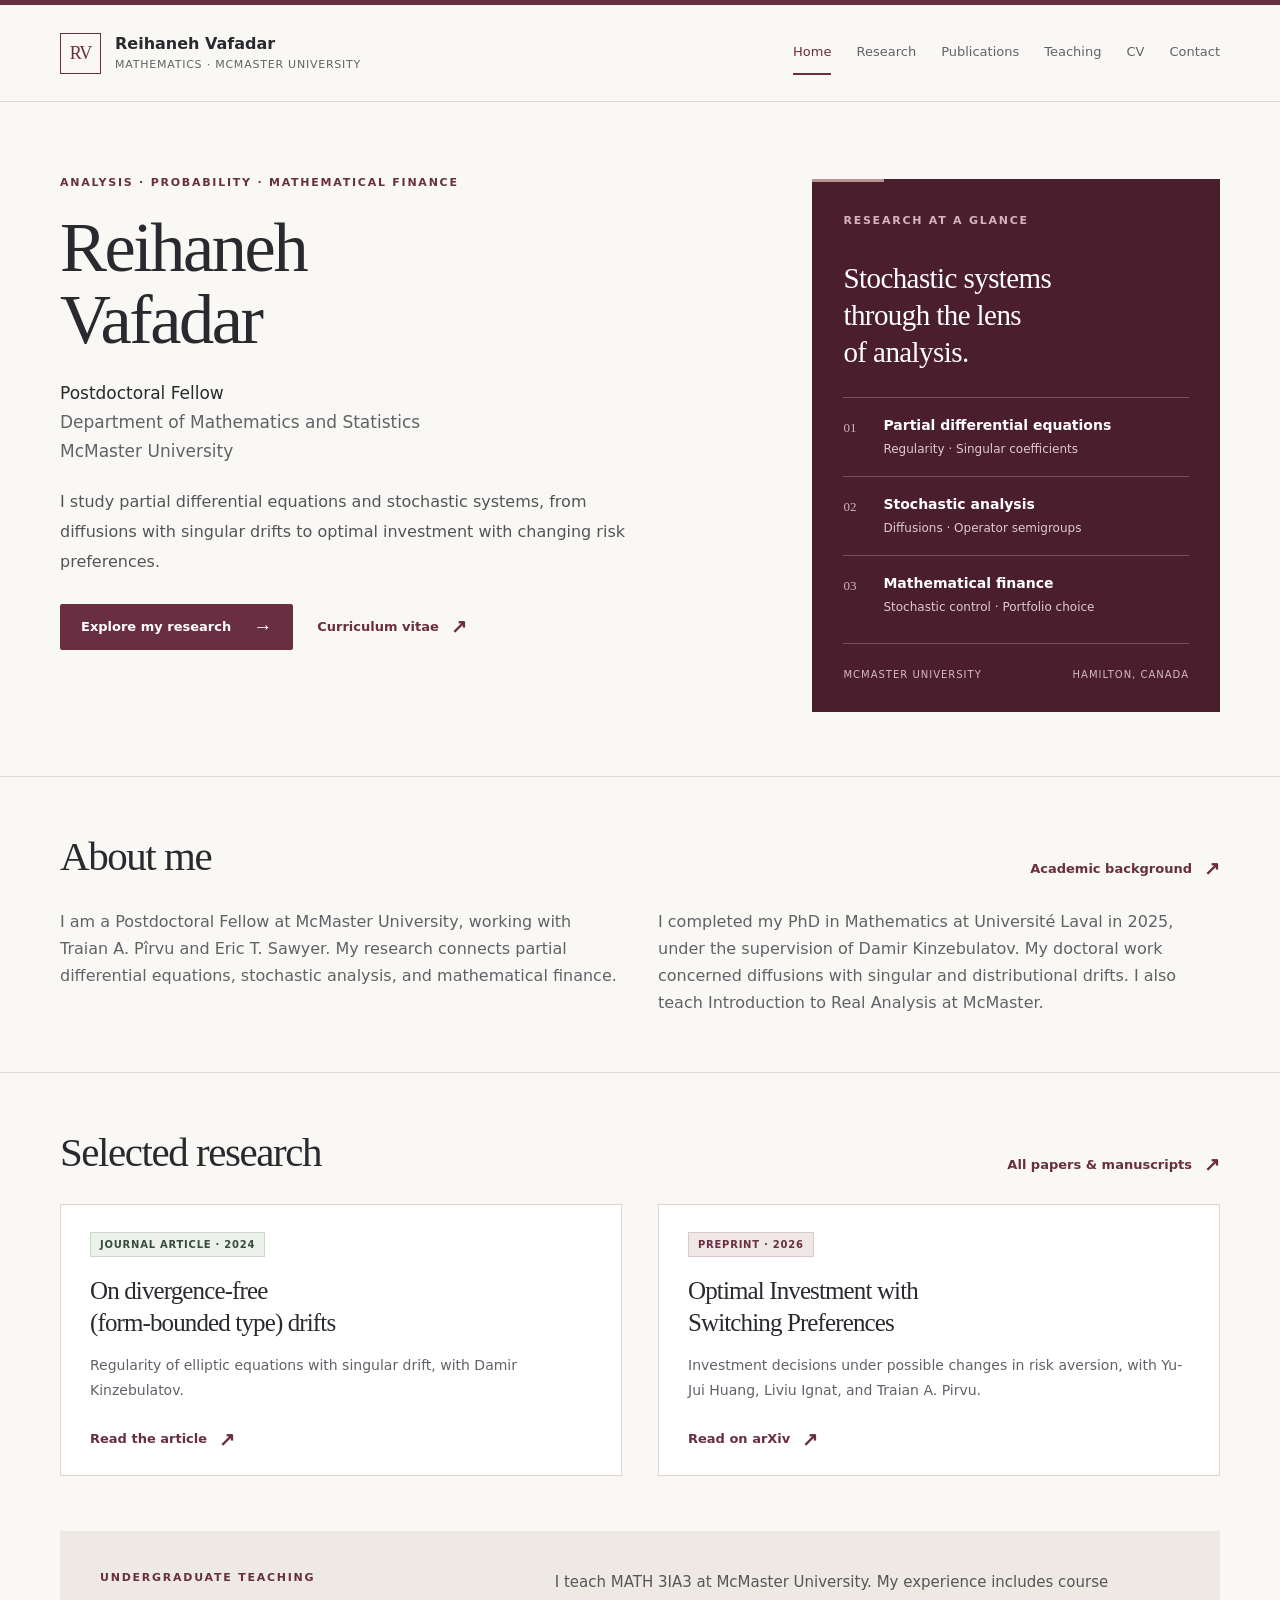
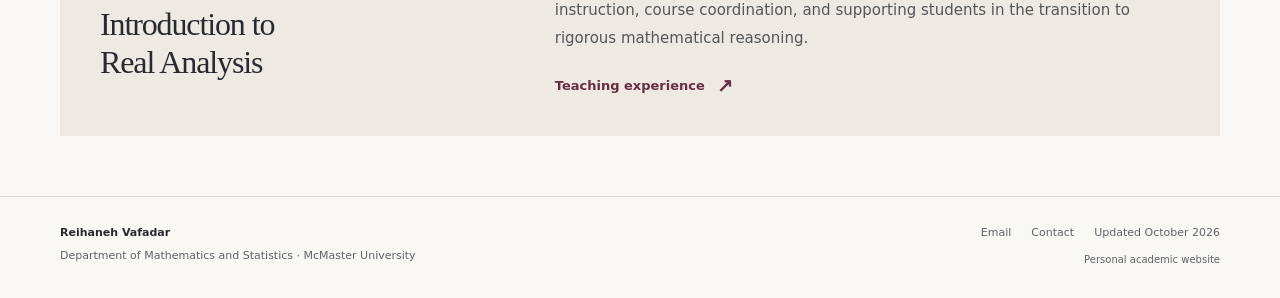
==== index.html @ f8a02b54 "Add academic website Commit directly to the main branch" ====
<!doctype html>
<html lang="en"><head><meta charset="utf-8"><meta name="viewport" content="width=device-width, initial-scale=1"><title>Reihaneh Vafadar | Mathematics, McMaster University</title><meta name="description" content="Reihaneh Vafadar, Postdoctoral Fellow in Mathematics at McMaster University. Research in PDEs, stochastic analysis, and mathematical finance."><meta name="author" content="Reihaneh Vafadar"><meta name="theme-color" content="#692e42"><meta property="og:type" content="website"><meta property="og:title" content="Reihaneh Vafadar | Mathematics, McMaster University"><meta property="og:description" content="Reihaneh Vafadar, Postdoctoral Fellow in Mathematics at McMaster University. Research in PDEs, stochastic analysis, and mathematical finance."><meta name="referrer" content="strict-origin-when-cross-origin"><link rel="icon" href="assets/favicon.svg" type="image/svg+xml"><link rel="stylesheet" href="assets/styles.css"><script>document.documentElement.classList.add('js');</script><script src="assets/site.js" defer></script></head>
<body class="page-home"><a class="skip-link" href="#main">Skip to content</a>
<header class="site-header"><div class="wrap header-inner">
<a class="brand" href="index.html" aria-label="Reihaneh Vafadar, home"><span class="brand-mark" aria-hidden="true">RV</span><span><span class="brand-name">Reihaneh Vafadar</span><span class="brand-sub">Mathematics · McMaster University</span></span></a>
<button class="menu-toggle" type="button" aria-expanded="false" aria-controls="site-nav">Menu</button>
<nav class="site-nav" id="site-nav" aria-label="Main navigation"><a href="index.html" aria-current="page">Home</a><a href="research.html">Research</a><a href="publications.html">Publications</a><a href="teaching.html">Teaching</a><a href="cv.html">CV</a><a href="contact.html">Contact</a></nav>
</div></header><main id="main" tabindex="-1">
<section class="hero"><div class="wrap hero-grid"><div>
<span class="eyebrow">Analysis · Probability · Mathematical finance</span>
<h1>Reihaneh<br>Vafadar</h1>
<p class="hero-role">Postdoctoral Fellow<br><span class="muted">Department of Mathematics and Statistics<br>McMaster University</span></p>
<p class="hero-copy">I study partial differential equations and stochastic systems, from diffusions with singular drifts to optimal investment with changing risk preferences.</p>
<div class="hero-actions"><a class="button" href="research.html">Explore my research<span class="arrow" aria-hidden="true">→</span></a><a class="text-link" href="cv.html">Curriculum vitae<span class="arrow" aria-hidden="true">↗</span></a></div>
</div><aside class="profile-card" aria-label="Research themes"><span class="eyebrow">Research at a glance</span><h2>Stochastic systems<br>through the lens<br>of analysis.</h2>
<div class="focus-item"><span class="focus-no">01</span><div><strong>Partial differential equations</strong><span>Regularity · Singular coefficients</span></div></div>
<div class="focus-item"><span class="focus-no">02</span><div><strong>Stochastic analysis</strong><span>Diffusions · Operator semigroups</span></div></div>
<div class="focus-item"><span class="focus-no">03</span><div><strong>Mathematical finance</strong><span>Stochastic control · Portfolio choice</span></div></div>
<div class="card-bottom"><span>McMaster University</span><span>Hamilton, Canada</span></div></aside></div></section>
<section class="section"><div class="wrap"><div class="section-title-row"><h2>About me</h2><a class="text-link" href="cv.html">Academic background<span class="arrow" aria-hidden="true">↗</span></a></div>
<div class="two-col"><p class="muted">I am a Postdoctoral Fellow at McMaster University, working with Traian A. Pîrvu and Eric T. Sawyer. My research connects partial differential equations, stochastic analysis, and mathematical finance.</p><p class="muted">I completed my PhD in Mathematics at Université Laval in 2025, under the supervision of Damir Kinzebulatov. My doctoral work concerned diffusions with singular and distributional drifts. I also teach Introduction to Real Analysis at McMaster.</p></div></div></section>
<section class="section"><div class="wrap"><div class="section-title-row"><h2>Selected research</h2><a class="text-link" href="publications.html">All papers & manuscripts<span class="arrow" aria-hidden="true">↗</span></a></div>
<div class="two-col"><article class="feature-paper"><span class="badge journal">Journal article · 2024</span><h3>On divergence-free<br>(form-bounded type) drifts</h3><p>Regularity of elliptic equations with singular drift, with Damir Kinzebulatov.</p><a class="text-link" href="https://www.aimsciences.org/article/doi/10.3934/dcdss.2023073">Read the article<span class="arrow" aria-hidden="true">↗</span></a></article>
<article class="feature-paper"><span class="badge preprint">Preprint · 2026</span><h3>Optimal Investment with<br>Switching Preferences</h3><p>Investment decisions under possible changes in risk aversion, with Yu-Jui Huang, Liviu Ignat, and Traian A. Pirvu.</p><a class="text-link" href="https://arxiv.org/abs/2607.22536">Read on arXiv<span class="arrow" aria-hidden="true">↗</span></a></article></div></div></section>
<div class="wrap"><section class="teaching-strip"><div><span class="eyebrow">Undergraduate teaching</span><h2>Introduction to<br>Real Analysis</h2></div><div><p>I teach MATH 3IA3 at McMaster University. My experience includes course instruction, course coordination, and supporting students in the transition to rigorous mathematical reasoning.</p><a class="text-link" href="teaching.html">Teaching experience<span class="arrow" aria-hidden="true">↗</span></a></div></section></div>
</main><footer class="site-footer"><div class="wrap footer-inner"><div><span class="footer-name">Reihaneh Vafadar</span><span>Department of Mathematics and Statistics · McMaster University</span></div><div class="footer-right"><div class="footer-links"><a href="mailto:vafadar@mcmaster.ca">Email</a><a href="contact.html">Contact</a><span>Updated October 2026</span></div><p class="small" style="margin-top:8px;font-size:10px">Personal academic website</p></div></div></footer></body></html>
---- assets/styles.css ----
:root{--paper:#faf8f4;--white:#fff;--ink:#292a30;--muted:#606269;--accent:#692e42;--accent-dark:#4b1e2e;--pale:#efe7e6;--line:#ddd8d2;--sage:#edf1ec;--radius:4px;--max:1160px}
*{box-sizing:border-box}html{scroll-behavior:smooth}body{margin:0;background:var(--paper);color:var(--ink);font-family:system-ui,-apple-system,BlinkMacSystemFont,"Segoe UI",sans-serif;font-size:16px;line-height:1.7;-webkit-font-smoothing:antialiased}button,input{font:inherit}a{color:var(--accent);text-underline-offset:4px;text-decoration-thickness:1px}a:hover{color:var(--accent-dark)}a:focus-visible,button:focus-visible,summary:focus-visible{outline:3px solid var(--accent);outline-offset:5px}button{cursor:pointer}button:disabled{cursor:default}h1,h2,h3,h4,p{margin-top:0}h1,h2,h3{font-family:Georgia,"Times New Roman",serif;font-weight:400;line-height:1.18;letter-spacing:-.035em}h1{font-size:clamp(42px,5.1vw,68px);margin-bottom:24px}h2{font-size:clamp(30px,3.2vw,43px);margin-bottom:18px}h3{font-size:26px;line-height:1.28;margin-bottom:12px}h4{font-size:16px;line-height:1.5}p{margin-bottom:18px}p:last-child{margin-bottom:0}a.button{text-decoration:none}::selection{background:#ead5db}.wrap{width:min(var(--max),calc(100% - 96px));margin-inline:auto}.skip-link{position:fixed;top:-100px;left:20px;z-index:20;background:var(--white);padding:12px 18px}.skip-link:focus{top:12px}.site-header{border-top:5px solid var(--accent);border-bottom:1px solid var(--line);background:var(--paper)}.header-inner{min-height:96px;display:flex;justify-content:space-between;align-items:center;gap:24px}.brand{display:flex;align-items:center;gap:14px;color:var(--ink);text-decoration:none;line-height:1.35;flex-shrink:0}.brand-mark{height:41px;width:41px;border:1px solid var(--accent);display:grid;place-items:center;font-family:Georgia,serif;font-size:18px;letter-spacing:-1px;color:var(--accent)}.brand-name{font-size:16px;font-weight:650}.brand-sub{display:block;color:var(--muted);font-size:11px;letter-spacing:.07em;text-transform:uppercase;margin-top:3px}.site-nav{display:flex;gap:25px;align-items:center}.site-nav a{font-size:13px;text-decoration:none;color:var(--muted);padding:10px 0;border-bottom:2px solid transparent}.site-nav a:hover,.site-nav a[aria-current=page]{color:var(--accent);border-color:var(--accent)}.menu-toggle{display:none;background:transparent;border:1px solid var(--line);padding:8px 12px;color:var(--ink);font-size:13px}.eyebrow{display:block;font-size:11px;text-transform:uppercase;letter-spacing:.16em;font-weight:700;color:var(--accent);margin-bottom:18px}.muted{color:var(--muted)}.lead{font-size:19px;line-height:1.75;max-width:720px;color:#4a4b51}.small{font-size:13px}.hero{padding:72px 0 64px}.hero-grid{display:grid;grid-template-columns:minmax(0,1.65fr) minmax(280px,1fr);gap:80px;align-items:start}.hero h1{font-size:clamp(50px,5.5vw,76px);line-height:1.03;margin-bottom:23px}.hero-role{font-size:17px;line-height:1.7;margin-bottom:22px}.hero-copy{max-width:590px;color:#53545a;font-size:16px;line-height:1.85}.hero-actions{display:flex;align-items:center;gap:24px;flex-wrap:wrap;margin-top:28px}.button{display:inline-flex;justify-content:center;align-items:center;gap:22px;background:var(--accent);border:1px solid var(--accent);color:var(--white);padding:11px 20px;font-size:13px;font-weight:600;border-radius:2px;line-height:1.65}.button:hover{background:var(--accent-dark);color:var(--white)}.button.secondary{background:transparent;color:var(--accent)}.button.secondary:hover{background:var(--pale)}.text-link{text-decoration:none;font-size:13px;font-weight:650;display:inline-flex;align-items:center;gap:12px}.text-link:hover{text-decoration:underline}.arrow{font-family:Arial,sans-serif;font-size:19px;line-height:1}.profile-card{background:var(--accent-dark);color:var(--white);padding:33px 31px 29px;position:relative;margin-top:5px}.profile-card:before{content:"";position:absolute;top:0;left:0;height:3px;width:72px;background:#ba9296}.profile-card .eyebrow{color:#d6b4bd;margin-bottom:29px}.profile-card h2{font-size:29px;line-height:1.28;margin-bottom:26px;letter-spacing:-.02em}.focus-item{display:grid;grid-template-columns:30px 1fr;gap:10px;padding:17px 0;border-top:1px solid #78525e}.focus-no{font-family:Georgia,serif;font-size:13px;color:#cfb4bd;padding-top:2px}.focus-item strong{font-size:14px;font-weight:550;display:block;line-height:1.5}.focus-item span:not(.focus-no){font-size:12px;display:block;color:#dbcbd0;margin-top:4px;line-height:1.6}.card-bottom{display:flex;justify-content:space-between;gap:16px;padding-top:22px;margin-top:8px;border-top:1px solid #78525e;font-size:10px;color:#d3bac2;letter-spacing:.1em;text-transform:uppercase}.section{padding:55px 0;border-top:1px solid var(--line)}.section-title-row{display:flex;justify-content:space-between;align-items:end;gap:24px;margin-bottom:28px}.section-title-row h2{margin:0}.section-intro{color:var(--muted);max-width:690px;margin-bottom:30px}.two-col{display:grid;grid-template-columns:1fr 1fr;gap:36px}.feature-paper{background:var(--white);padding:27px 29px 25px;border:1px solid var(--line);display:flex;flex-direction:column;align-items:start}.feature-paper h3{font-size:25px;margin-top:18px;margin-bottom:14px}.feature-paper p{font-size:14px;color:var(--muted);line-height:1.8}.feature-paper .text-link{margin-top:auto;padding-top:7px}.badge{display:inline-block;border:1px solid var(--line);padding:2px 9px;font-size:10px;letter-spacing:.075em;text-transform:uppercase;font-weight:600;color:var(--muted);background:var(--paper);line-height:1.9}.badge.journal{background:var(--sage);color:#364d3a;border-color:#cdd8cd}.badge.preprint{background:var(--pale);color:var(--accent);border-color:#d9c8ce}.teaching-strip{display:grid;grid-template-columns:1fr 1.6fr;gap:64px;padding:38px 40px;background:#eeeae3;margin-bottom:60px}.teaching-strip h2{font-size:32px;margin:0}.teaching-strip p{color:#54565a;font-size:15px;line-height:1.85}.page-top{padding:60px 0 44px;border-bottom:1px solid var(--line)}.page-top .lead{margin-bottom:0}.page-top .eyebrow{margin-bottom:16px}.page-top h1{margin-bottom:20px}.page-body{padding:46px 0 65px}.research-item{display:grid;grid-template-columns:240px minmax(0,1fr);gap:60px;padding:35px 0;border-bottom:1px solid var(--line)}.research-item:first-child{padding-top:0}.research-item:last-child{border-bottom:0}.research-item .eyebrow{font-size:10px;margin-bottom:11px}.research-item h2{font-size:29px}.research-item p{color:#53545a;line-height:1.9}.research-item .support-links{margin-top:16px;font-size:13px}.subtle-panel{background:#efebe5;padding:31px 34px;margin-top:34px}.subtle-panel h2{font-size:29px}.subtle-panel p{font-size:15px;color:#53545a}.subtle-panel ul{margin:15px 0 0;padding-left:21px}.subtle-panel li{margin:10px 0;font-size:15px;color:#53545a}.filters{display:flex;flex-wrap:wrap;gap:9px;margin-bottom:24px}.filter{font-size:12px;border:1px solid var(--line);background:transparent;padding:7px 13px;line-height:1.5;color:var(--muted);border-radius:2px}.filter[aria-pressed=true]{background:var(--accent);color:white;border-color:var(--accent)}.filter:hover{border-color:var(--accent)}.filter-note{margin-bottom:32px;font-size:13px;color:var(--muted)}.pub-group{margin-bottom:35px}.pub-group h2{font-family:inherit;font-size:12px;text-transform:uppercase;letter-spacing:.14em;font-weight:650;color:var(--muted);border-bottom:1px solid var(--line);padding-bottom:13px;margin-bottom:0}.pub-entry{display:grid;grid-template-columns:72px 1fr;gap:20px;padding:28px 0;border-bottom:1px solid var(--line)}.pub-year{color:var(--accent);font-family:Georgia,serif;font-size:21px;padding-top:3px}.pub-entry h3{font-size:25px;max-width:850px;margin-bottom:10px}.pub-authors{font-size:14px;color:#51535a;margin-bottom:8px}.pub-venue{font-size:13px;color:var(--muted);margin-bottom:12px}.pub-summary{font-size:14px;color:#595b61;margin-bottom:13px;max-width:850px}.pub-links{display:flex;flex-wrap:wrap;gap:22px;font-size:12px}.pub-links a{font-weight:600;text-decoration:none;border-bottom:1px solid #c4a6b0}.pub-links a:hover{border-bottom-color:var(--accent)}[hidden]{display:none!important}.course-highlight{display:grid;grid-template-columns:210px 1fr;gap:44px;padding:31px 34px;border:1px solid var(--line);background:var(--white);margin-bottom:36px}.course-code{font-family:Georgia,serif;font-size:35px;line-height:1.2;margin-bottom:10px}.course-highlight h2{font-size:29px;margin-bottom:16px}.course-highlight p{font-size:15px;color:var(--muted)}.teaching-table{width:100%;border-collapse:collapse;margin-top:19px;font-size:14px}.teaching-table th{text-align:left;color:var(--muted);font-size:11px;text-transform:uppercase;letter-spacing:.07em;font-weight:600;padding:13px 15px 13px 0;border-bottom:1px solid var(--line)}.teaching-table td{vertical-align:top;padding:18px 18px 18px 0;border-bottom:1px solid var(--line)}.teaching-table td:first-child{white-space:nowrap}.teaching-table .term-note{display:block;font-size:12px;color:var(--muted);margin-top:4px}.text-section{max-width:790px;margin-top:42px}.text-section h2{font-size:30px}.text-section p{color:var(--muted);font-size:15px}.history-list{padding:0;margin:24px 0 0;list-style:none}.history-list li{display:grid;grid-template-columns:150px 1fr;gap:28px;padding:20px 0;border-bottom:1px solid var(--line)}.history-list .period{color:var(--accent);font-size:13px;padding-top:3px}.history-list h3{font-family:inherit;font-size:15px;letter-spacing:0;font-weight:600;margin-bottom:6px}.history-list p{font-size:14px;color:var(--muted);margin-bottom:0}.cv-grid{display:grid;grid-template-columns:minmax(0,1fr) 255px;gap:65px;align-items:start}.cv-block{margin-bottom:35px}.cv-block h2{font-size:28px;padding-bottom:13px;border-bottom:1px solid var(--line);margin-bottom:16px}.cv-entry{padding:13px 0}.cv-entry h3{font-family:inherit;font-weight:600;font-size:16px;letter-spacing:0;margin-bottom:6px}.cv-entry p{font-size:14px;color:var(--muted);margin-bottom:5px}.cv-date{font-size:12px;letter-spacing:.03em;color:var(--accent);margin-bottom:6px;display:block}.cv-aside{background:var(--white);padding:27px 25px;border:1px solid var(--line)}.cv-aside h2{font-size:24px;margin-bottom:14px}.cv-aside p{font-size:13px;color:var(--muted);line-height:1.8}.cv-aside .button{width:100%;font-size:12px;margin-top:8px;padding-inline:12px;gap:14px}.plain-list{padding-left:19px;margin:0}.plain-list li{font-size:14px;margin:10px 0;color:var(--muted)}.contact-grid{display:grid;grid-template-columns:1.3fr 1fr;gap:70px}.contact-label{font-size:11px;text-transform:uppercase;letter-spacing:.12em;color:var(--muted);font-weight:600;margin-bottom:12px}.email-link{font-family:Georgia,serif;font-size:clamp(25px,3vw,36px);text-decoration:none;border-bottom:1px solid #bda6ad;overflow-wrap:anywhere}.contact-block{margin-bottom:34px}.contact-block p{font-size:15px;color:#575960}.contact-card{background:var(--white);border:1px solid var(--line);padding:28px 31px}.contact-card h2{font-size:27px}.contact-card p{font-size:14px;color:var(--muted)}.site-footer{border-top:1px solid var(--line);padding:27px 0 30px;color:var(--muted);font-size:11px}.footer-inner{display:flex;justify-content:space-between;align-items:start;gap:25px}.footer-inner a{color:var(--muted);text-decoration:none}.footer-inner a:hover{text-decoration:underline}.footer-name{color:var(--ink);font-weight:600;display:block;margin-bottom:4px}.footer-links{display:flex;gap:20px;flex-wrap:wrap}.footer-right{text-align:right}.preview-panel{scroll-margin-top:20px}.print-only{display:none}.noscript-note{font-size:13px;background:var(--pale);padding:10px 16px}.no-js-hide{display:none}.js .no-js-hide{display:flex}
@media(min-width:1450px){.hero{padding-top:82px}.hero-grid{gap:100px}}
@media(max-width:1100px){.wrap{width:calc(100% - 64px)}.site-nav{gap:18px}.hero-grid{gap:45px}.hero h1{font-size:64px}.research-item{grid-template-columns:210px 1fr;gap:36px}.header-inner{gap:18px}.brand-name{font-size:15px}.cv-grid{gap:38px}}
@media(max-width:860px){.wrap{width:calc(100% - 44px)}.header-inner{flex-wrap:wrap;min-height:84px;padding-block:18px}.brand-mark{width:36px;height:36px}.brand-sub{font-size:10px}.js .menu-toggle{display:block}.site-nav{width:100%;justify-content:space-between;gap:14px;padding-top:6px}.js .site-nav{display:none}.js .site-nav.is-open{display:flex}.hero{padding:47px 0}.hero-grid{gap:30px;grid-template-columns:minmax(0,1.3fr) minmax(245px,1fr)}.hero h1{font-size:55px}.hero-role{font-size:15px}.hero-copy{font-size:14px}.profile-card{padding:27px 24px}.profile-card h2{font-size:26px}.hero-actions{gap:18px}.two-col{gap:22px}.feature-paper{padding:24px}.teaching-strip{gap:30px;padding:30px}.research-item{grid-template-columns:190px 1fr;gap:25px}.contact-grid{gap:32px}.cv-grid{grid-template-columns:1fr}.cv-aside{grid-row:1;display:grid;grid-template-columns:1fr auto;gap:5px 25px;align-items:center}.cv-aside h2{margin-bottom:5px}.cv-aside p{grid-column:1;margin:0}.cv-aside .button{grid-column:2;grid-row:1/3;width:auto;margin:0}.page-top{padding:44px 0 33px}}
@media(max-width:620px){.wrap{width:calc(100% - 40px)}.site-nav{display:grid;grid-template-columns:repeat(3,1fr);gap:0 20px}.js .site-nav.is-open{display:grid}.site-nav a{padding:9px 0}.brand-sub{letter-spacing:.055em}.brand{gap:10px}.brand-name{font-size:14px}.brand-mark{width:34px;height:34px;font-size:16px}.hero-grid{display:block}.hero h1{font-size:59px;max-width:340px}.hero-role{font-size:15px}.hero-copy{font-size:15px;line-height:1.85}.hero{padding:40px 0}.profile-card{margin-top:36px}.profile-card h2{font-size:30px;max-width:260px}.profile-card .eyebrow{margin-bottom:19px}.focus-item{padding:14px 0}.hero-actions{gap:22px;margin-top:24px}.button{padding:11px 17px;font-size:12px;gap:16px}.section{padding:38px 0}.section-title-row{display:block;margin-bottom:23px}.section-title-row .text-link{margin-top:16px}.two-col{grid-template-columns:1fr;gap:18px}.feature-paper h3{font-size:25px}.teaching-strip{grid-template-columns:1fr;gap:21px;padding:27px 25px;margin-bottom:40px}.teaching-strip h2{font-size:30px}.page-top h1{font-size:42px}.lead{font-size:17px;line-height:1.8}.page-body{padding:33px 0 45px}.research-item{grid-template-columns:1fr;gap:5px;padding:29px 0}.research-item h2{font-size:29px;margin-bottom:10px}.research-item p{font-size:15px;line-height:1.85}.subtle-panel{padding:25px 23px}.pub-entry{grid-template-columns:1fr;gap:8px;padding:23px 0}.pub-year{font-size:17px}.pub-entry h3{font-size:24px}.filters{gap:7px}.filter{font-size:11px;padding:7px 10px}.course-highlight{grid-template-columns:1fr;gap:18px;padding:25px 23px}.course-code{font-size:30px}.course-highlight h2{font-size:27px}.teaching-table{font-size:12px}.teaching-table td{padding:15px 10px 15px 0}.teaching-table td:first-child{white-space:normal;min-width:73px}.teaching-table th{font-size:9px;padding-right:10px}.teaching-table .term-note{font-size:11px}.history-list li{grid-template-columns:1fr;gap:5px}.text-section{margin-top:33px}.contact-grid{grid-template-columns:1fr;gap:24px}.email-link{font-size:28px}.contact-card{padding:25px}.cv-aside{display:block}.cv-aside .button{margin-top:18px}.footer-inner{display:block}.footer-right{text-align:left;margin-top:18px}.footer-links{gap:17px}.footer-inner p{margin-bottom:7px}.cv-block h2{font-size:27px}.eyebrow{font-size:10px}}
@media(prefers-reduced-motion:reduce){html{scroll-behavior:auto}*,*:before,*:after{animation:none!important;transition:none!important}}
@media print{body{background:white;color:black;font-size:11pt;line-height:1.5}.site-header,.site-footer,.hero-actions,.filters,.cv-aside,.no-print,.skip-link{display:none!important}.wrap{width:100%;max-width:none}.page-top,.page-body,.section,.hero{padding:0 0 20px;border:0}.page-top h1{font-size:28pt}.page-top .lead{font-size:11pt}.cv-grid,.research-item,.hero-grid{display:block}.profile-card{display:none}.cv-block,.cv-entry,.pub-entry{break-inside:avoid}.pub-entry{grid-template-columns:48px 1fr;padding:15px 0}.pub-entry h3{font-size:14pt}.print-only{display:block}a{color:black;text-decoration:none}.eyebrow{font-size:9pt}.badge{background:white!important}.course-highlight{padding:15px}.two-col{display:block}.feature-paper{margin-bottom:16px}.teaching-table th,.teaching-table td{padding:8px}.preview-panel[hidden]{display:none!important}@page{size:A4;margin:17mm}}
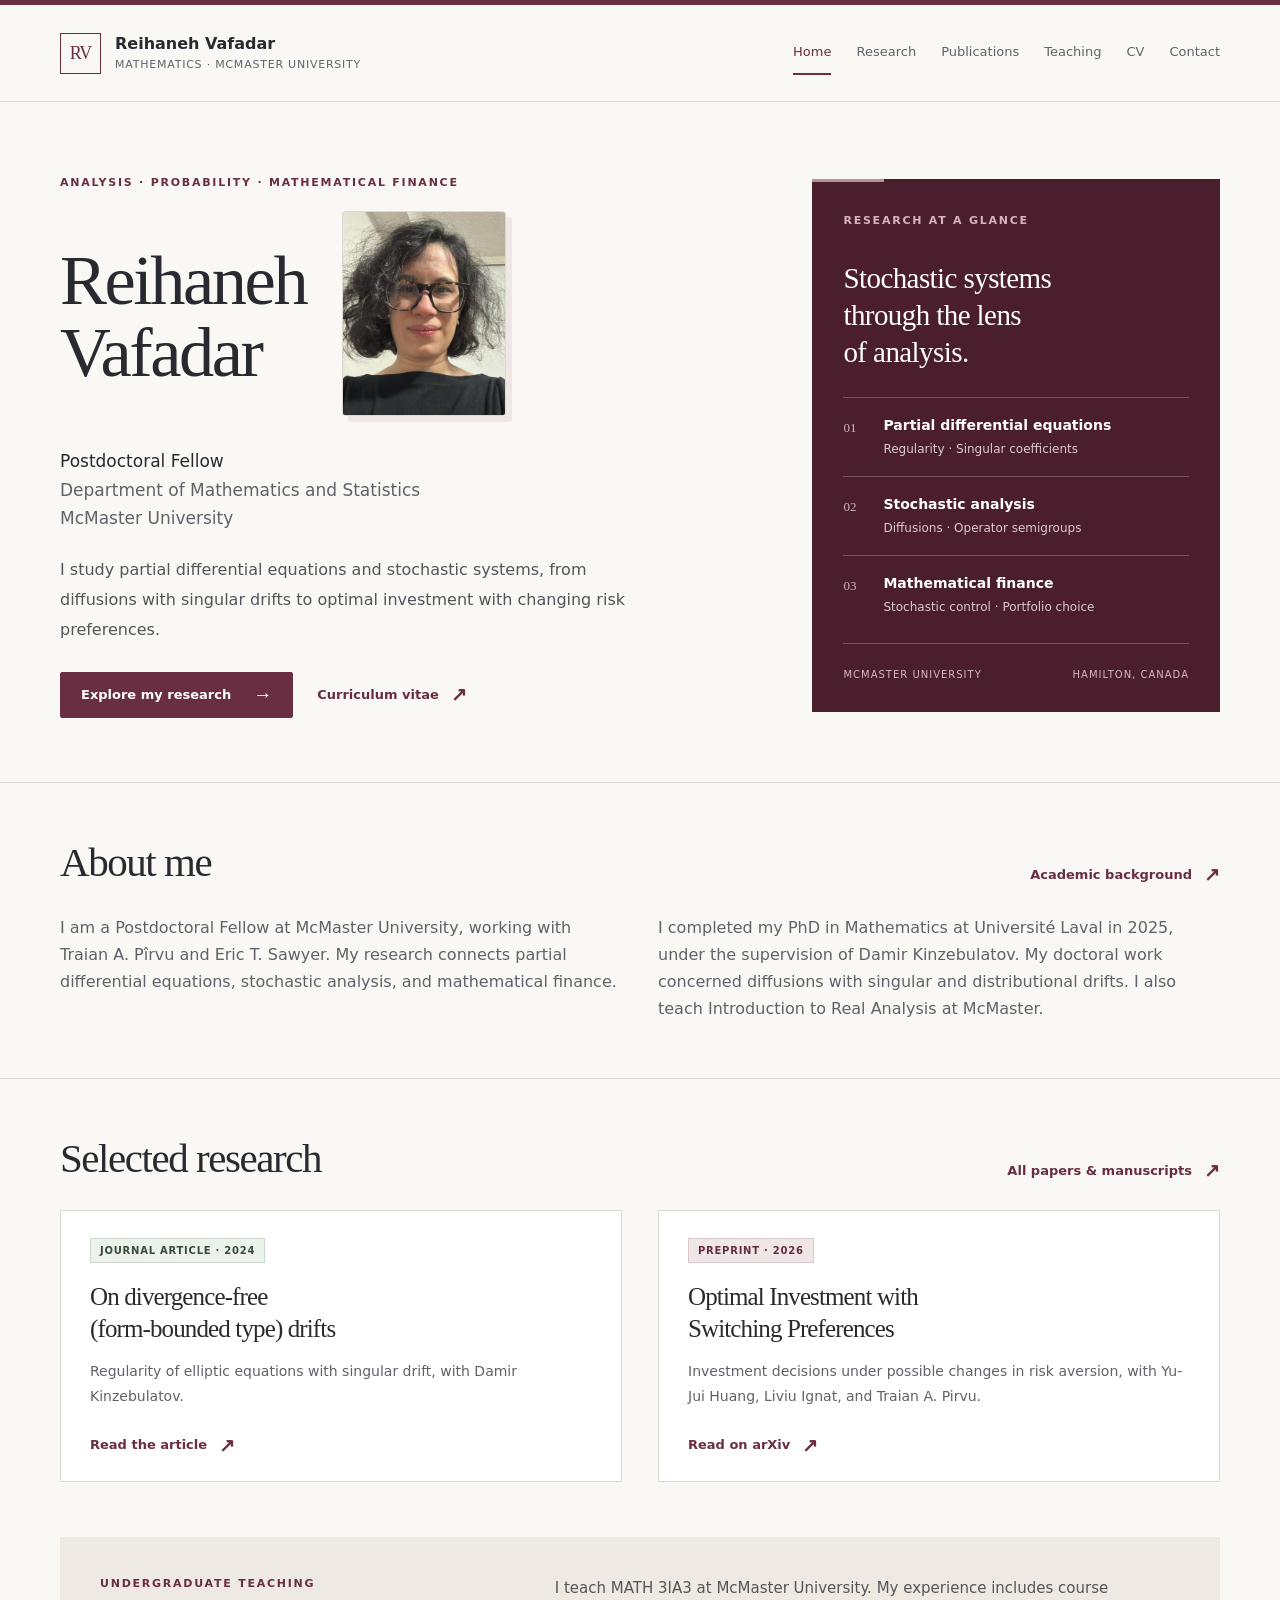
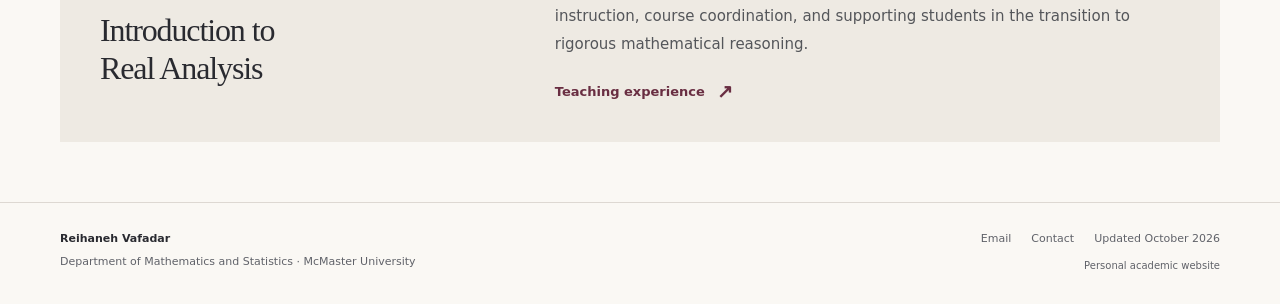
==== commit 9e1ffc55: "Add homepage portrait" ====
--- a/index.html
+++ b/index.html
@@ -1,5 +1,59 @@
 <!doctype html>
-<html lang="en"><head><meta charset="utf-8"><meta name="viewport" content="width=device-width, initial-scale=1"><title>Reihaneh Vafadar | Mathematics, McMaster University</title><meta name="description" content="Reihaneh Vafadar, Postdoctoral Fellow in Mathematics at McMaster University. Research in PDEs, stochastic analysis, and mathematical finance."><meta name="author" content="Reihaneh Vafadar"><meta name="theme-color" content="#692e42"><meta property="og:type" content="website"><meta property="og:title" content="Reihaneh Vafadar | Mathematics, McMaster University"><meta property="og:description" content="Reihaneh Vafadar, Postdoctoral Fellow in Mathematics at McMaster University. Research in PDEs, stochastic analysis, and mathematical finance."><meta name="referrer" content="strict-origin-when-cross-origin"><link rel="icon" href="assets/favicon.svg" type="image/svg+xml"><link rel="stylesheet" href="assets/styles.css"><script>document.documentElement.classList.add('js');</script><script src="assets/site.js" defer></script></head>
+<html lang="en"><head><meta charset="utf-8"><meta name="viewport" content="width=device-width, initial-scale=1"><title>Reihaneh Vafadar | Mathematics, McMaster University</title><meta name="description" content="Reihaneh Vafadar, Postdoctoral Fellow in Mathematics at McMaster University. Research in PDEs, stochastic analysis, and mathematical finance."><meta name="author" content="Reihaneh Vafadar"><meta name="theme-color" content="#692e42"><meta property="og:type" content="website"><meta property="og:title" content="Reihaneh Vafadar | Mathematics, McMaster University"><meta property="og:description" content="Reihaneh Vafadar, Postdoctoral Fellow in Mathematics at McMaster University. Research in PDEs, stochastic analysis, and mathematical finance."><meta name="referrer" content="strict-origin-when-cross-origin"><link rel="icon" href="assets/favicon.svg" type="image/svg+xml"><link rel="stylesheet" href="assets/styles.css"><script>document.documentElement.classList.add('js');</script><script src="assets/site.js" defer></script>
+<style id="homepage-portrait-styles">
+/* Homepage-only portrait layout; all other pages use the existing stylesheet. */
+.page-home .hero-identity {
+  display: flex;
+  align-items: center;
+  justify-content: flex-start;
+  gap: 36px;
+  margin-bottom: 25px;
+}
+.page-home .hero-identity h1 { margin-bottom: 0; }
+.page-home .hero-portrait {
+  flex: 0 0 auto;
+  width: 164px;
+  aspect-ratio: 4 / 5;
+  margin: 0 6px 6px 0;
+  overflow: hidden;
+  border: 1px solid var(--line);
+  border-radius: 3px;
+  box-shadow: 6px 6px 0 var(--pale);
+}
+.page-home .hero-portrait img {
+  display: block;
+  width: 100%;
+  height: 100%;
+  object-fit: cover;
+  object-position: 50% 24%;
+}
+@media (max-width: 1100px) {
+  .page-home .hero-identity { gap: 20px; }
+  .page-home .hero-portrait { width: 140px; }
+}
+@media (min-width: 621px) and (max-width: 860px) {
+  .page-home .hero-grid { grid-template-columns: minmax(0, 1fr); }
+  .page-home .hero-identity { justify-content: flex-start; gap: 40px; }
+  .page-home .hero-portrait { width: 156px; }
+  .page-home .hero h1 { font-size: 64px; }
+  .page-home .profile-card { margin-top: 0; }
+}
+@media (max-width: 620px) {
+  .page-home .hero-identity { justify-content: flex-start; gap: 24px; }
+  .page-home .hero-identity h1 { font-size: clamp(44px, 9.4vw, 59px); }
+  .page-home .hero-portrait { width: clamp(100px, 26vw, 140px); }
+}
+@media (max-width: 380px) {
+  .page-home .hero-identity { gap: 14px; }
+  .page-home .hero-identity h1 { font-size: 40px; }
+  .page-home .hero-portrait { width: 86px; }
+}
+@media print {
+  .page-home .hero-identity { justify-content: flex-start; gap: 30px; }
+  .page-home .hero-portrait { width: 95px; box-shadow: none; }
+}
+</style>
+</head>
 <body class="page-home"><a class="skip-link" href="#main">Skip to content</a>
 <header class="site-header"><div class="wrap header-inner">
 <a class="brand" href="index.html" aria-label="Reihaneh Vafadar, home"><span class="brand-mark" aria-hidden="true">RV</span><span><span class="brand-name">Reihaneh Vafadar</span><span class="brand-sub">Mathematics · McMaster University</span></span></a>
@@ -8,7 +62,13 @@
 </div></header><main id="main" tabindex="-1">
 <section class="hero"><div class="wrap hero-grid"><div>
 <span class="eyebrow">Analysis · Probability · Mathematical finance</span>
+<div class="hero-identity">
 <h1>Reihaneh<br>Vafadar</h1>
+<figure class="hero-portrait">
+<img src="[data-uri]" width="900" height="1600"
+alt="Portrait of Reihaneh Vafadar" decoding="async" fetchpriority="high">
+</figure>
+</div>
 <p class="hero-role">Postdoctoral Fellow<br><span class="muted">Department of Mathematics and Statistics<br>McMaster University</span></p>
 <p class="hero-copy">I study partial differential equations and stochastic systems, from diffusions with singular drifts to optimal investment with changing risk preferences.</p>
 <div class="hero-actions"><a class="button" href="research.html">Explore my research<span class="arrow" aria-hidden="true">→</span></a><a class="text-link" href="cv.html">Curriculum vitae<span class="arrow" aria-hidden="true">↗</span></a></div>
